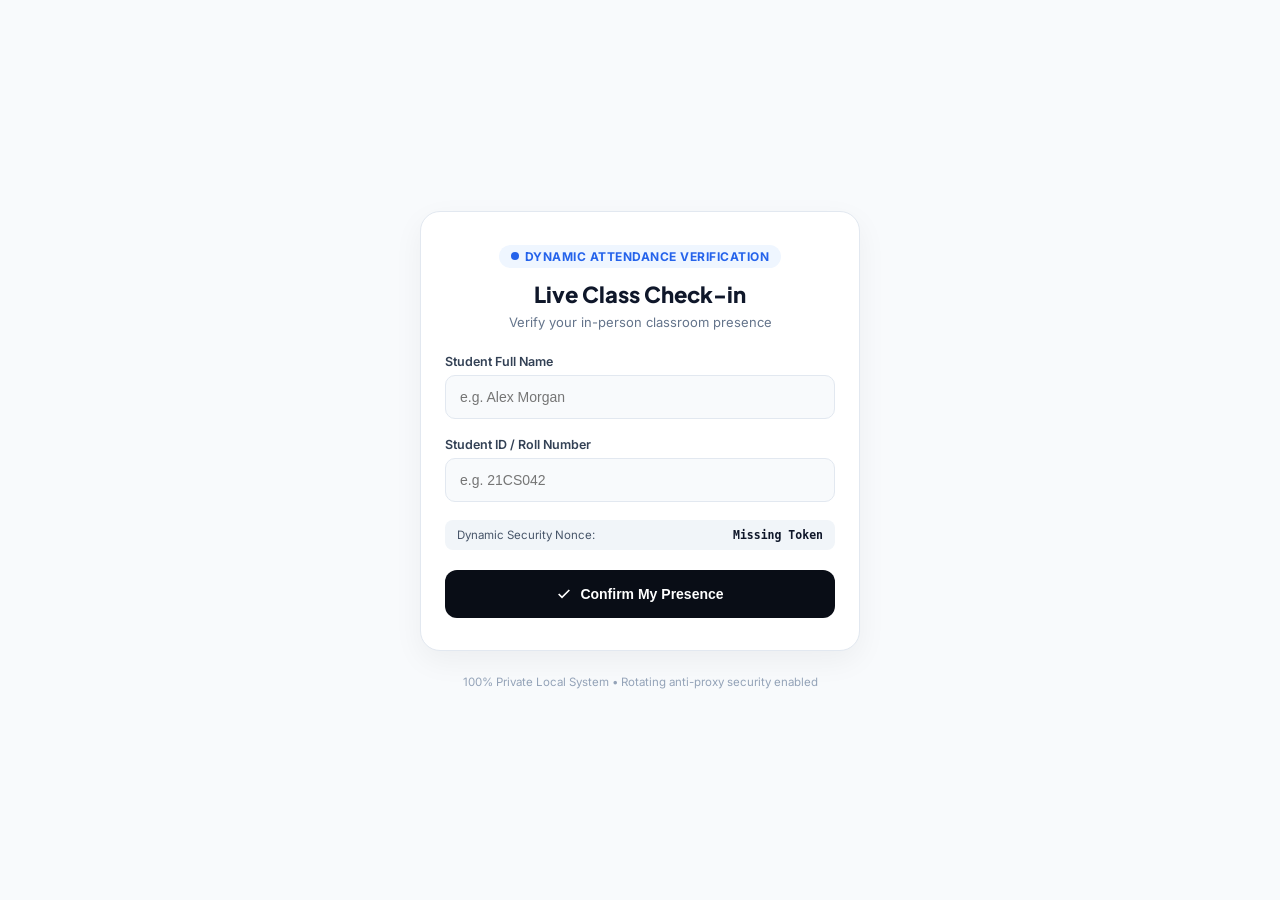
==== app/ui/student_checkin.html @ 76a1029a "Implement M8 productivity integrations and M9 web dashboard with live attendance" ====
<!DOCTYPE html>
<html lang="en">
<head>
  <meta charset="UTF-8">
  <meta name="viewport" content="width=device-width, initial-scale=1.0, maximum-scale=1.0, user-scalable=no">
  <title>Live Class Attendance Check-in</title>
  <link rel="preconnect" href="https://fonts.googleapis.com">
  <link rel="preconnect" href="https://fonts.gstatic.com" crossorigin>
  <link href="https://fonts.googleapis.com/css2?family=Plus+Jakarta+Sans:wght@500;600;700;800&family=Inter:wght@400;500;600&display=swap" rel="stylesheet">
  <style>
    :root {
      --bg-page: #f8fafc;
      --card-bg: #ffffff;
      --border-subtle: #e2e8f0;
      --text-main: #0f172a;
      --text-muted: #64748b;
      --brand-blue: #2563eb;
      --success-green: #059669;
      --success-bg: #ecfdf5;
      --error-red: #dc2626;
      --error-bg: #fef2f2;
      --font-heading: 'Plus Jakarta Sans', -apple-system, sans-serif;
      --font-body: 'Inter', -apple-system, sans-serif;
    }
    * { box-sizing: border-box; margin: 0; padding: 0; }
    body {
      font-family: var(--font-body);
      background-color: var(--bg-page);
      color: var(--text-main);
      min-height: 100vh;
      display: flex;
      flex-direction: column;
      align-items: center;
      justify-content: center;
      padding: 20px 16px;
      -webkit-font-smoothing: antialiased;
    }
    .checkin-card {
      background: var(--card-bg);
      border: 1px solid var(--border-subtle);
      border-radius: 20px;
      padding: 32px 24px;
      width: 100%;
      max-width: 440px;
      box-shadow: 0 10px 30px rgba(0, 0, 0, 0.05);
    }
    .checkin-header {
      text-align: center;
      margin-bottom: 24px;
    }
    .checkin-badge {
      display: inline-flex;
      align-items: center;
      gap: 6px;
      background: #eff6ff;
      color: var(--brand-blue);
      font-size: 12px;
      font-weight: 700;
      padding: 4px 12px;
      border-radius: 9999px;
      margin-bottom: 12px;
      text-transform: uppercase;
      letter-spacing: 0.5px;
    }
    .live-dot {
      width: 8px;
      height: 8px;
      border-radius: 50%;
      background: var(--brand-blue);
      animation: pulse 1.5s infinite;
    }
    @keyframes pulse {
      0% { opacity: 1; transform: scale(1); }
      50% { opacity: 0.4; transform: scale(1.2); }
      100% { opacity: 1; transform: scale(1); }
    }
    .checkin-title {
      font-family: var(--font-heading);
      font-size: 22px;
      font-weight: 800;
      color: var(--text-main);
      margin-bottom: 6px;
    }
    .checkin-subtitle {
      font-size: 13px;
      color: var(--text-muted);
    }
    .form-group {
      margin-bottom: 18px;
    }
    .form-label {
      display: block;
      font-size: 12.5px;
      font-weight: 600;
      color: #334155;
      margin-bottom: 6px;
    }
    .form-input {
      width: 100%;
      height: 44px;
      padding: 0 14px;
      border-radius: 10px;
      border: 1px solid var(--border-subtle);
      background: #f8fafc;
      font-size: 14px;
      color: var(--text-main);
      outline: none;
      transition: all 0.15s ease;
    }
    .form-input:focus {
      background: #ffffff;
      border-color: var(--brand-blue);
      box-shadow: 0 0 0 3px rgba(37, 99, 235, 0.12);
    }
    .token-badge-row {
      display: flex;
      align-items: center;
      justify-content: space-between;
      background: #f1f5f9;
      padding: 8px 12px;
      border-radius: 8px;
      font-size: 11.5px;
      color: #475569;
      margin-bottom: 20px;
    }
    .token-code {
      font-family: monospace;
      font-weight: 700;
      color: #0f172a;
    }
    .btn-submit {
      width: 100%;
      height: 48px;
      background: #090d16;
      color: #ffffff;
      border: none;
      border-radius: 12px;
      font-size: 14px;
      font-weight: 700;
      cursor: pointer;
      display: flex;
      align-items: center;
      justify-content: center;
      gap: 8px;
      transition: all 0.2s;
    }
    .btn-submit:hover {
      background: #1e293b;
      transform: translateY(-1px);
    }
    .btn-submit:disabled {
      opacity: 0.6;
      cursor: not-allowed;
    }
    .result-box {
      margin-top: 20px;
      padding: 16px;
      border-radius: 12px;
      text-align: center;
      display: none;
    }
    .result-box.success {
      display: block;
      background: var(--success-bg);
      border: 1px solid #a7f3d0;
      color: var(--success-green);
    }
    .result-box.error {
      display: block;
      background: var(--error-bg);
      border: 1px solid #fecaca;
      color: var(--error-red);
    }
    .result-title {
      font-weight: 800;
      font-size: 16px;
      margin-bottom: 4px;
    }
    .result-desc {
      font-size: 13px;
      line-height: 1.4;
    }
    .footer-note {
      text-align: center;
      font-size: 11.5px;
      color: #94a3b8;
      margin-top: 24px;
    }
  </style>
</head>
<body>
  <div class="checkin-card">
    <div class="checkin-header">
      <div class="checkin-badge">
        <span class="live-dot"></span>
        <span>Dynamic Attendance Verification</span>
      </div>
      <h1 class="checkin-title" id="course-title-display">Live Class Check-in</h1>
      <p class="checkin-subtitle">Verify your in-person classroom presence</p>
    </div>

    <form id="checkin-form">
      <div class="form-group">
        <label class="form-label" for="student-name">Student Full Name</label>
        <input type="text" id="student-name" class="form-input" placeholder="e.g. Alex Morgan" required autocomplete="name">
      </div>

      <div class="form-group">
        <label class="form-label" for="student-id">Student ID / Roll Number</label>
        <input type="text" id="student-id" class="form-input" placeholder="e.g. 21CS042" required autocomplete="off">
      </div>

      <div class="token-badge-row">
        <span>Dynamic Security Nonce:</span>
        <span class="token-code" id="token-display">...</span>
      </div>

      <button type="submit" class="btn-submit" id="btn-verify">
        <svg width="16" height="16" viewBox="0 0 24 24" fill="none" stroke="currentColor" stroke-width="2.5">
          <polyline points="20 6 9 17 4 12"></polyline>
        </svg>
        <span>Confirm My Presence</span>
      </button>

      <div class="result-box" id="result-box">
        <div class="result-title" id="result-title"></div>
        <div class="result-desc" id="result-desc"></div>
      </div>
    </form>
  </div>

  <p class="footer-note">100% Private Local System &bull; Rotating anti-proxy security enabled</p>

  <script>
    const urlParams = new URLSearchParams(window.location.search);
    const sessionId = urlParams.get('session_id') || '';
    const token = urlParams.get('token') || '';

    const tokenDisplay = document.getElementById('token-display');
    if (token) {
      tokenDisplay.textContent = token.substring(0, 10) + '...';
    } else {
      tokenDisplay.textContent = 'Missing Token';
    }

    try {
      const savedProfile = localStorage.getItem('attendance_student_profile');
      if (savedProfile) {
        const p = JSON.parse(savedProfile);
        if (p.name) document.getElementById('student-name').value = p.name;
        if (p.id) document.getElementById('student-id').value = p.id;
      }
    } catch(e) {}

    const form = document.getElementById('checkin-form');
    const resultBox = document.getElementById('result-box');
    const resultTitle = document.getElementById('result-title');
    const resultDesc = document.getElementById('result-desc');
    const btnVerify = document.getElementById('btn-verify');

    form.addEventListener('submit', async (e) => {
      e.preventDefault();
      const sName = document.getElementById('student-name').value.trim();
      const sId = document.getElementById('student-id').value.trim();

      if (!sessionId || !token) {
        showError('Invalid QR Code', 'This check-in link is missing session parameters. Please scan the current live QR code on the display.');
        return;
      }

      btnVerify.disabled = true;
      btnVerify.querySelector('span').textContent = 'Verifying...';

      try {
        const res = await fetch('/api/attendance/checkin', {
          method: 'POST',
          headers: { 'Content-Type': 'application/json' },
          body: JSON.stringify({
            session_id: sessionId,
            token: token,
            student_id: sId,
            student_name: sName,
            device_info: navigator.userAgent.substring(0, 80)
          })
        });

        const data = await res.json();
        if (data.success) {
          try {
            localStorage.setItem('attendance_student_profile', JSON.stringify({ name: sName, id: sId }));
          } catch(err) {}
          showSuccess('Verified Present', `Attendance confirmed for ${data.student_name} (${data.student_id}) at ${data.timestamp}. You are marked present.`);
          form.querySelector('.form-group').style.display = 'none';
          document.getElementById('student-id').parentElement.style.display = 'none';
          document.querySelector('.token-badge-row').style.display = 'none';
          btnVerify.style.display = 'none';
        } else {
          showError('Verification Failed', data.error || 'Could not verify attendance.');
          btnVerify.disabled = false;
          btnVerify.querySelector('span').textContent = 'Confirm My Presence';
        }
      } catch (err) {
        showError('Network Error', 'Could not reach attendance server. Ensure you are connected to the classroom network.');
        btnVerify.disabled = false;
        btnVerify.querySelector('span').textContent = 'Confirm My Presence';
      }
    });

    function showSuccess(title, desc) {
      resultBox.className = 'result-box success';
      resultTitle.textContent = title;
      resultDesc.textContent = desc;
    }

    function showError(title, desc) {
      resultBox.className = 'result-box error';
      resultTitle.textContent = title;
      resultDesc.textContent = desc;
    }
  </script>
</body>
</html>
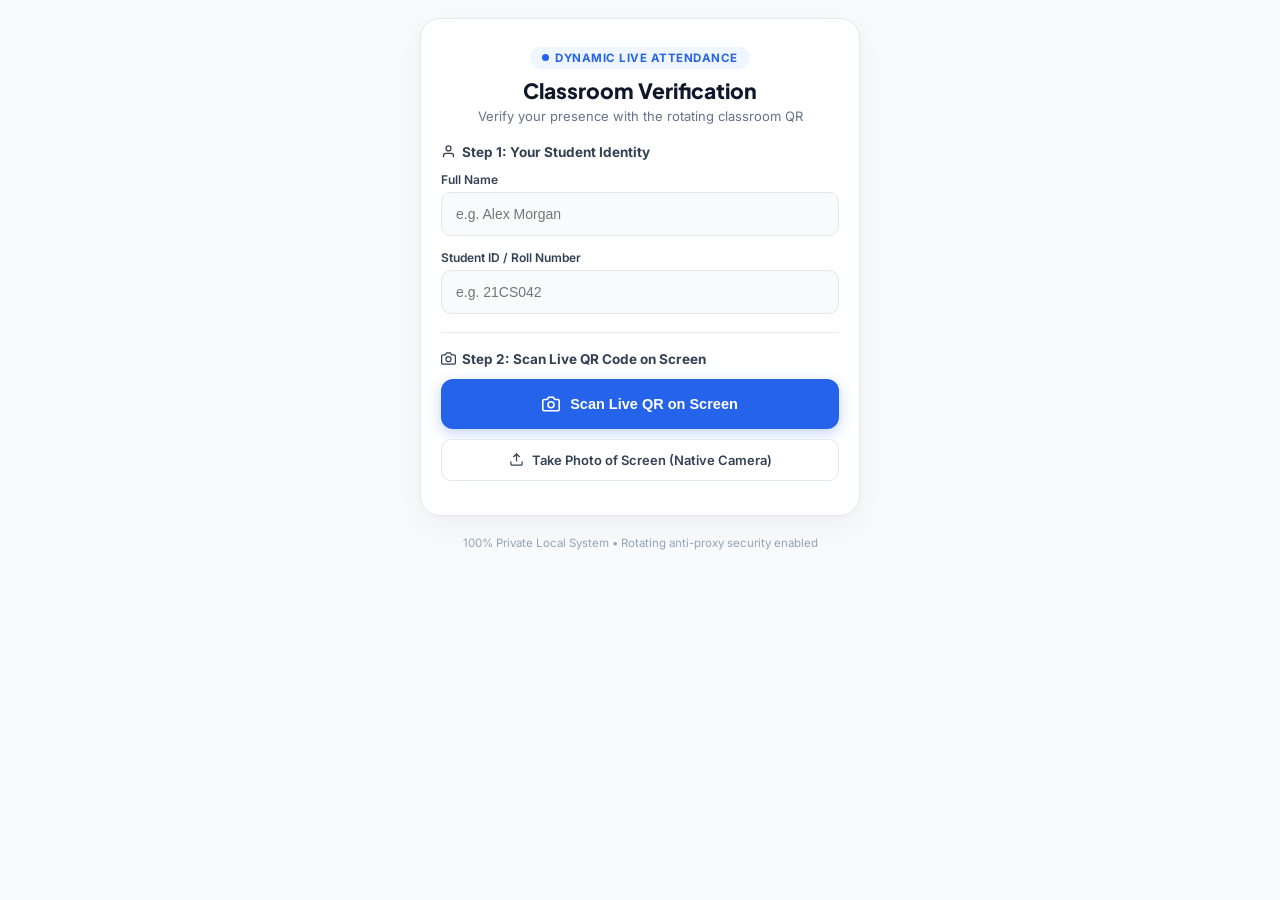
==== commit 7c77c0ba: "Update README, add tunnel service, configure CI linters and types" ====
--- a/app/ui/student_checkin.html
+++ b/app/ui/student_checkin.html
@@ -6,7 +6,7 @@
   <title>Live Class Attendance Check-in</title>
   <link rel="preconnect" href="https://fonts.googleapis.com">
   <link rel="preconnect" href="https://fonts.gstatic.com" crossorigin>
-  <link href="https://fonts.googleapis.com/css2?family=Plus+Jakarta+Sans:wght@500;600;700;800&family=Inter:wght@400;500;600&display=swap" rel="stylesheet">
+  <link href="https://fonts.googleapis.com/css2?family=Plus+Jakarta+Sans:wght@500;600;700;800&family=Inter:wght@400;500;600;700&display=swap" rel="stylesheet">
   <style>
     :root {
       --bg-page: #f8fafc;
@@ -15,6 +15,7 @@
       --text-main: #0f172a;
       --text-muted: #64748b;
       --brand-blue: #2563eb;
+      --brand-hover: #1d4ed8;
       --success-green: #059669;
       --success-bg: #ecfdf5;
       --error-red: #dc2626;
@@ -31,22 +32,22 @@
       display: flex;
       flex-direction: column;
       align-items: center;
-      justify-content: center;
-      padding: 20px 16px;
+      justify-content: flex-start;
+      padding: 18px 14px;
       -webkit-font-smoothing: antialiased;
     }
     .checkin-card {
       background: var(--card-bg);
       border: 1px solid var(--border-subtle);
       border-radius: 20px;
-      padding: 32px 24px;
+      padding: 26px 20px;
       width: 100%;
       max-width: 440px;
       box-shadow: 0 10px 30px rgba(0, 0, 0, 0.05);
     }
     .checkin-header {
       text-align: center;
-      margin-bottom: 24px;
+      margin-bottom: 20px;
     }
     .checkin-badge {
       display: inline-flex;
@@ -54,17 +55,17 @@
       gap: 6px;
       background: #eff6ff;
       color: var(--brand-blue);
-      font-size: 12px;
+      font-size: 11.5px;
       font-weight: 700;
       padding: 4px 12px;
       border-radius: 9999px;
-      margin-bottom: 12px;
+      margin-bottom: 8px;
       text-transform: uppercase;
       letter-spacing: 0.5px;
     }
     .live-dot {
-      width: 8px;
-      height: 8px;
+      width: 7px;
+      height: 7px;
       border-radius: 50%;
       background: var(--brand-blue);
       animation: pulse 1.5s infinite;
@@ -76,24 +77,46 @@
     }
     .checkin-title {
       font-family: var(--font-heading);
-      font-size: 22px;
+      font-size: 21px;
       font-weight: 800;
       color: var(--text-main);
-      margin-bottom: 6px;
+      margin-bottom: 4px;
     }
     .checkin-subtitle {
       font-size: 13px;
       color: var(--text-muted);
     }
+    .section-title-row {
+      display: flex;
+      align-items: center;
+      justify-content: space-between;
+      margin-bottom: 12px;
+    }
+    .section-title {
+      font-size: 13.5px;
+      font-weight: 700;
+      color: #334155;
+      display: flex;
+      align-items: center;
+      gap: 6px;
+    }
+    .section-action {
+      background: none;
+      border: none;
+      color: var(--brand-blue);
+      font-size: 12px;
+      font-weight: 600;
+      cursor: pointer;
+    }
     .form-group {
-      margin-bottom: 18px;
+      margin-bottom: 14px;
     }
     .form-label {
       display: block;
-      font-size: 12.5px;
+      font-size: 12px;
       font-weight: 600;
       color: #334155;
-      margin-bottom: 6px;
+      margin-bottom: 5px;
     }
     .form-input {
       width: 100%;
@@ -112,49 +135,157 @@
       border-color: var(--brand-blue);
       box-shadow: 0 0 0 3px rgba(37, 99, 235, 0.12);
     }
-    .token-badge-row {
+    .saved-profile-box {
+      background: #f1f5f9;
+      border: 1px solid #e2e8f0;
+      border-radius: 10px;
+      padding: 10px 14px;
       display: flex;
       align-items: center;
       justify-content: space-between;
-      background: #f1f5f9;
-      padding: 8px 12px;
-      border-radius: 8px;
-      font-size: 11.5px;
-      color: #475569;
-      margin-bottom: 20px;
-    }
-    .token-code {
-      font-family: monospace;
+      margin-bottom: 16px;
+    }
+    .saved-profile-name {
+      font-size: 13.5px;
       font-weight: 700;
-      color: #0f172a;
-    }
-    .btn-submit {
+      color: var(--text-main);
+    }
+    .saved-profile-id {
+      font-size: 12px;
+      color: var(--text-muted);
+      margin-top: 1px;
+    }
+
+    /* Primary and Secondary Buttons */
+    .btn-main-scan {
       width: 100%;
-      height: 48px;
-      background: #090d16;
+      height: 50px;
+      background: var(--brand-blue);
       color: #ffffff;
       border: none;
       border-radius: 12px;
-      font-size: 14px;
+      font-size: 14.5px;
       font-weight: 700;
       cursor: pointer;
       display: flex;
       align-items: center;
       justify-content: center;
+      gap: 10px;
+      box-shadow: 0 4px 14px rgba(37, 99, 235, 0.28);
+      transition: all 0.2s ease;
+      margin-bottom: 10px;
+    }
+    .btn-main-scan:hover {
+      background: var(--brand-hover);
+      transform: translateY(-1px);
+    }
+    .btn-main-scan:disabled {
+      background: #94a3b8;
+      box-shadow: none;
+      cursor: not-allowed;
+      transform: none;
+    }
+    .btn-main-scan.pulse {
+      animation: alertPulse 1.2s infinite;
+    }
+    @keyframes alertPulse {
+      0% { box-shadow: 0 0 0 0 rgba(37, 99, 235, 0.7); }
+      70% { box-shadow: 0 0 0 10px rgba(37, 99, 235, 0); }
+      100% { box-shadow: 0 0 0 0 rgba(37, 99, 235, 0); }
+    }
+
+    .btn-secondary {
+      width: 100%;
+      height: 42px;
+      background: #ffffff;
+      color: #334155;
+      border: 1px solid var(--border-subtle);
+      border-radius: 10px;
+      font-size: 13px;
+      font-weight: 600;
+      cursor: pointer;
+      display: flex;
+      align-items: center;
+      justify-content: center;
       gap: 8px;
-      transition: all 0.2s;
-    }
-    .btn-submit:hover {
-      background: #1e293b;
-      transform: translateY(-1px);
-    }
-    .btn-submit:disabled {
-      opacity: 0.6;
-      cursor: not-allowed;
-    }
+      transition: all 0.15s ease;
+    }
+    .btn-secondary:hover {
+      background: #f8fafc;
+      border-color: #cbd5e1;
+    }
+
+    /* In-Browser Viewfinder Scanner */
+    .scanner-panel {
+      display: none;
+      margin-top: 14px;
+      background: #090d16;
+      border-radius: 14px;
+      padding: 12px;
+      text-align: center;
+    }
+    .viewfinder-wrap {
+      position: relative;
+      width: 100%;
+      height: 250px;
+      border-radius: 10px;
+      overflow: hidden;
+      background: #000000;
+    }
+    #scanner-video {
+      width: 100%;
+      height: 100%;
+      object-fit: cover;
+    }
+    .target-overlay {
+      position: absolute;
+      top: 0; left: 0; right: 0; bottom: 0;
+      display: flex;
+      align-items: center;
+      justify-content: center;
+      pointer-events: none;
+    }
+    .target-box {
+      width: 180px;
+      height: 180px;
+      border: 2px solid rgba(255, 255, 255, 0.8);
+      border-radius: 14px;
+      position: relative;
+      box-shadow: 0 0 0 4000px rgba(0, 0, 0, 0.45);
+    }
+    .laser-line {
+      position: absolute;
+      left: 0; right: 0; height: 2px;
+      background: #38bdf8;
+      box-shadow: 0 0 8px #38bdf8;
+      animation: scanLaser 2s infinite ease-in-out;
+    }
+    @keyframes scanLaser {
+      0% { top: 6px; }
+      50% { top: 172px; }
+      100% { top: 6px; }
+    }
+    .scanner-actions {
+      display: flex;
+      gap: 8px;
+      margin-top: 10px;
+    }
+    .btn-scanner-ctrl {
+      flex: 1;
+      height: 36px;
+      border-radius: 8px;
+      border: 1px solid rgba(255, 255, 255, 0.2);
+      background: rgba(255, 255, 255, 0.1);
+      color: #ffffff;
+      font-size: 12px;
+      font-weight: 600;
+      cursor: pointer;
+    }
+
+    /* Results */
     .result-box {
-      margin-top: 20px;
-      padding: 16px;
+      margin-top: 16px;
+      padding: 14px;
       border-radius: 12px;
       text-align: center;
       display: none;
@@ -173,18 +304,19 @@
     }
     .result-title {
       font-weight: 800;
-      font-size: 16px;
+      font-size: 15px;
       margin-bottom: 4px;
     }
     .result-desc {
-      font-size: 13px;
-      line-height: 1.4;
-    }
+      font-size: 12.5px;
+      line-height: 1.45;
+    }
+
     .footer-note {
       text-align: center;
       font-size: 11.5px;
       color: #94a3b8;
-      margin-top: 24px;
+      margin-top: 20px;
     }
   </style>
 </head>
@@ -193,129 +325,460 @@
     <div class="checkin-header">
       <div class="checkin-badge">
         <span class="live-dot"></span>
-        <span>Dynamic Attendance Verification</span>
+        <span>Dynamic Live Attendance</span>
       </div>
-      <h1 class="checkin-title" id="course-title-display">Live Class Check-in</h1>
-      <p class="checkin-subtitle">Verify your in-person classroom presence</p>
+      <h1 class="checkin-title">Classroom Verification</h1>
+      <p class="checkin-subtitle">Verify your presence with the rotating classroom QR</p>
     </div>
 
-    <form id="checkin-form">
+    <!-- Step 1: Student Identity -->
+    <div class="section-title-row">
+      <span class="section-title">
+        <svg width="15" height="15" viewBox="0 0 24 24" fill="none" stroke="currentColor" stroke-width="2">
+          <path d="M20 21v-2a4 4 0 0 0-4-4H8a4 4 0 0 0-4 4v2"></path>
+          <circle cx="12" cy="7" r="4"></circle>
+        </svg>
+        Step 1: Your Student Identity
+      </span>
+      <button type="button" class="section-action" id="btn-edit-profile" style="display: none;">Edit</button>
+    </div>
+
+    <!-- Saved Profile Preview -->
+    <div class="saved-profile-box" id="saved-profile-view" style="display: none;">
+      <div>
+        <div class="saved-profile-name" id="display-profile-name">Alex Morgan</div>
+        <div class="saved-profile-id" id="display-profile-id">ID: 21CS042</div>
+      </div>
+      <span style="font-size: 11px; color: #059669; font-weight: 700; background: #ecfdf5; padding: 2px 7px; border-radius: 6px;">Saved</span>
+    </div>
+
+    <!-- Identity Input Form -->
+    <div id="profile-inputs-wrap">
       <div class="form-group">
-        <label class="form-label" for="student-name">Student Full Name</label>
+        <label class="form-label" for="student-name">Full Name</label>
         <input type="text" id="student-name" class="form-input" placeholder="e.g. Alex Morgan" required autocomplete="name">
       </div>
-
       <div class="form-group">
         <label class="form-label" for="student-id">Student ID / Roll Number</label>
         <input type="text" id="student-id" class="form-input" placeholder="e.g. 21CS042" required autocomplete="off">
       </div>
-
-      <div class="token-badge-row">
-        <span>Dynamic Security Nonce:</span>
-        <span class="token-code" id="token-display">...</span>
+    </div>
+
+    <hr style="border: none; border-top: 1px solid var(--border-subtle); margin: 18px 0;">
+
+    <!-- Step 2: Live Verification -->
+    <div class="section-title-row">
+      <span class="section-title">
+        <svg width="15" height="15" viewBox="0 0 24 24" fill="none" stroke="currentColor" stroke-width="2">
+          <path d="M23 19a2 2 0 0 1-2 2H3a2 2 0 0 1-2-2V8a2 2 0 0 1 2-2h4l2-3h6l2 3h4a2 2 0 0 1 2 2z"></path>
+          <circle cx="12" cy="13" r="4"></circle>
+        </svg>
+        Step 2: Scan Live QR Code on Screen
+      </span>
+    </div>
+
+    <!-- Primary Action: Live In-Page Camera Scanner -->
+    <button type="button" class="btn-main-scan" id="btn-start-camera-scan">
+      <svg width="18" height="18" viewBox="0 0 24 24" fill="none" stroke="currentColor" stroke-width="2.2">
+        <path d="M23 19a2 2 0 0 1-2 2H3a2 2 0 0 1-2-2V8a2 2 0 0 1 2-2h4l2-3h6l2 3h4a2 2 0 0 1 2 2z"></path>
+        <circle cx="12" cy="13" r="4"></circle>
+      </svg>
+      <span>Scan Live QR on Screen</span>
+    </button>
+
+    <!-- Native Camera / Photo Fallback -->
+    <label for="file-camera-input" class="btn-secondary" style="cursor: pointer; margin-bottom: 8px;">
+      <svg width="15" height="15" viewBox="0 0 24 24" fill="none" stroke="currentColor" stroke-width="2">
+        <path d="M21 15v4a2 2 0 0 1-2 2H5a2 2 0 0 1-2-2v-4"></path>
+        <polyline points="17 8 12 3 7 8"></polyline>
+        <line x1="12" y1="3" x2="12" y2="15"></line>
+      </svg>
+      <span>Take Photo of Screen (Native Camera)</span>
+    </label>
+    <input type="file" id="file-camera-input" accept="image/*" capture="environment" style="display: none;">
+
+    <!-- Optional Quick Fallback: Try with link token -->
+    <button type="button" class="btn-secondary" id="btn-submit-link-token" style="display: none;">
+      <svg width="14" height="14" viewBox="0 0 24 24" fill="none" stroke="currentColor" stroke-width="2">
+        <polygon points="13 2 3 14 12 14 11 22 21 10 12 10 13 2"></polygon>
+      </svg>
+      <span>Try Submitting with Initial Scanned Link</span>
+    </button>
+
+    <!-- In-Browser Live Viewfinder Panel -->
+    <div class="scanner-panel" id="scanner-panel">
+      <div class="viewfinder-wrap">
+        <video id="scanner-video" playsinline muted></video>
+        <canvas id="scanner-canvas" style="display: none;"></canvas>
+        <div class="target-overlay">
+          <div class="target-box">
+            <div class="laser-line"></div>
+          </div>
+        </div>
       </div>
-
-      <button type="submit" class="btn-submit" id="btn-verify">
-        <svg width="16" height="16" viewBox="0 0 24 24" fill="none" stroke="currentColor" stroke-width="2.5">
-          <polyline points="20 6 9 17 4 12"></polyline>
-        </svg>
-        <span>Confirm My Presence</span>
-      </button>
-
-      <div class="result-box" id="result-box">
-        <div class="result-title" id="result-title"></div>
-        <div class="result-desc" id="result-desc"></div>
+      <div class="scanner-actions">
+        <button type="button" class="btn-scanner-ctrl" id="btn-flip-camera">Flip Camera</button>
+        <button type="button" class="btn-scanner-ctrl" id="btn-cancel-camera" style="color: #f87171; border-color: rgba(248,113,113,0.3);">Cancel</button>
       </div>
-    </form>
+      <p style="color: #94a3b8; font-size: 11.5px; margin-top: 8px;">Point camera at the live rotating QR on the classroom display</p>
+    </div>
+
+    <!-- Status Result Box -->
+    <div class="result-box" id="result-box">
+      <div class="result-title" id="result-title"></div>
+      <div class="result-desc" id="result-desc"></div>
+    </div>
   </div>
 
   <p class="footer-note">100% Private Local System &bull; Rotating anti-proxy security enabled</p>
 
+  <!-- Local Offline QR Decoder Engine -->
+  <script src="/static/jsqr.min.js"></script>
+
   <script>
+    const STORAGE_KEY = 'attendance_student_profile';
     const urlParams = new URLSearchParams(window.location.search);
-    const sessionId = urlParams.get('session_id') || '';
-    const token = urlParams.get('token') || '';
-
-    const tokenDisplay = document.getElementById('token-display');
-    if (token) {
-      tokenDisplay.textContent = token.substring(0, 10) + '...';
-    } else {
-      tokenDisplay.textContent = 'Missing Token';
-    }
-
-    try {
-      const savedProfile = localStorage.getItem('attendance_student_profile');
-      if (savedProfile) {
-        const p = JSON.parse(savedProfile);
-        if (p.name) document.getElementById('student-name').value = p.name;
-        if (p.id) document.getElementById('student-id').value = p.id;
-      }
-    } catch(e) {}
-
-    const form = document.getElementById('checkin-form');
+    let currentSessionId = urlParams.get('session_id') || '';
+    let currentToken = urlParams.get('token') || '';
+
+    // Elements
+    const profileInputsWrap = document.getElementById('profile-inputs-wrap');
+    const savedProfileView = document.getElementById('saved-profile-view');
+    const displayProfileName = document.getElementById('display-profile-name');
+    const displayProfileId = document.getElementById('display-profile-id');
+    const btnEditProfile = document.getElementById('btn-edit-profile');
+    const inputName = document.getElementById('student-name');
+    const inputId = document.getElementById('student-id');
+
+    const btnStartCamera = document.getElementById('btn-start-camera-scan');
+    const btnSubmitLinkToken = document.getElementById('btn-submit-link-token');
+    const fileCameraInput = document.getElementById('file-camera-input');
+    const scannerPanel = document.getElementById('scanner-panel');
+    const scannerVideo = document.getElementById('scanner-video');
+    const scannerCanvas = document.getElementById('scanner-canvas');
+    const btnFlipCamera = document.getElementById('btn-flip-camera');
+    const btnCancelCamera = document.getElementById('btn-cancel-camera');
+
     const resultBox = document.getElementById('result-box');
     const resultTitle = document.getElementById('result-title');
     const resultDesc = document.getElementById('result-desc');
-    const btnVerify = document.getElementById('btn-verify');
-
-    form.addEventListener('submit', async (e) => {
-      e.preventDefault();
-      const sName = document.getElementById('student-name').value.trim();
-      const sId = document.getElementById('student-id').value.trim();
-
-      if (!sessionId || !token) {
-        showError('Invalid QR Code', 'This check-in link is missing session parameters. Please scan the current live QR code on the display.');
+
+    let activeStream = null;
+    let scanAnimationId = null;
+    let currentFacingMode = 'environment';
+
+    // Show link token button if initial token was passed
+    if (currentToken) {
+      btnSubmitLinkToken.style.display = 'flex';
+    }
+
+    // Load saved profile
+    try {
+      const saved = localStorage.getItem(STORAGE_KEY);
+      if (saved) {
+        const p = JSON.parse(saved);
+        if (p.name && p.id) {
+          inputName.value = p.name;
+          inputId.value = p.id;
+          displayProfileName.textContent = p.name;
+          displayProfileId.textContent = 'ID: ' + p.id;
+          profileInputsWrap.style.display = 'none';
+          savedProfileView.style.display = 'flex';
+          btnEditProfile.style.display = 'block';
+        }
+      }
+    } catch (e) {}
+
+    btnEditProfile.addEventListener('click', () => {
+      profileInputsWrap.style.display = 'block';
+      savedProfileView.style.display = 'none';
+      btnEditProfile.style.display = 'none';
+    });
+
+    function getStudentProfile() {
+      const sName = inputName.value.trim();
+      const sId = inputId.value.trim();
+      if (!sName || !sId) {
+        alert('Please enter both your Student Full Name and Student ID.');
+        if (profileInputsWrap.style.display === 'none') {
+          profileInputsWrap.style.display = 'block';
+          savedProfileView.style.display = 'none';
+          btnEditProfile.style.display = 'none';
+        }
+        return null;
+      }
+      try {
+        localStorage.setItem(STORAGE_KEY, JSON.stringify({ name: sName, id: sId }));
+      } catch (e) {}
+      return { name: sName, id: sId };
+    }
+
+    // Camera Live Scanner
+    async function startCamera() {
+      const profile = getStudentProfile();
+      if (!profile) return;
+
+      scannerPanel.style.display = 'block';
+      btnStartCamera.style.display = 'none';
+      resultBox.style.display = 'none';
+
+      const constraints = {
+        video: {
+          facingMode: { ideal: currentFacingMode },
+          width: { ideal: 1280 },
+          height: { ideal: 720 }
+        },
+        audio: false
+      };
+
+      try {
+        if (!navigator.mediaDevices || !navigator.mediaDevices.getUserMedia) {
+          throw new Error('Camera access is unavailable in this browser context. Please use the "Take Photo of Screen" option below.');
+        }
+        activeStream = await navigator.mediaDevices.getUserMedia(constraints);
+        scannerVideo.srcObject = activeStream;
+        await scannerVideo.play();
+        scanAnimationId = requestAnimationFrame(scanTick);
+      } catch (err) {
+        stopCamera();
+        alert(err.message || 'Could not start camera. Please use the photo option.');
+      }
+    }
+
+    function stopCamera() {
+      if (scanAnimationId) {
+        cancelAnimationFrame(scanAnimationId);
+        scanAnimationId = null;
+      }
+      if (activeStream) {
+        activeStream.getTracks().forEach(t => t.stop());
+        activeStream = null;
+      }
+      scannerVideo.srcObject = null;
+      scannerPanel.style.display = 'none';
+      btnStartCamera.style.display = 'flex';
+    }
+
+    btnStartCamera.addEventListener('click', startCamera);
+    btnCancelCamera.addEventListener('click', stopCamera);
+    btnFlipCamera.addEventListener('click', async () => {
+      currentFacingMode = currentFacingMode === 'environment' ? 'user' : 'environment';
+      stopCamera();
+      await startCamera();
+    });
+
+    // Continuous Frame Scanning
+    async function scanTick() {
+      if (!scannerVideo.readyState || scannerVideo.readyState < 2) {
+        scanAnimationId = requestAnimationFrame(scanTick);
         return;
       }
 
-      btnVerify.disabled = true;
-      btnVerify.querySelector('span').textContent = 'Verifying...';
+      const w = scannerVideo.videoWidth;
+      const h = scannerVideo.videoHeight;
+      if (w === 0 || h === 0) {
+        scanAnimationId = requestAnimationFrame(scanTick);
+        return;
+      }
+
+      // Check native BarcodeDetector first
+      if ('BarcodeDetector' in window) {
+        try {
+          const detector = new BarcodeDetector({ formats: ['qr_code'] });
+          const barcodes = await detector.detect(scannerVideo);
+          if (barcodes && barcodes.length > 0 && barcodes[0].rawValue) {
+            stopCamera();
+            handleScannedQrString(barcodes[0].rawValue);
+            return;
+          }
+        } catch (e) {}
+      }
+
+      // Fallback to jsQR
+      scannerCanvas.width = w;
+      scannerCanvas.height = h;
+      const ctx = scannerCanvas.getContext('2d', { willReadFrequently: true });
+      ctx.drawImage(scannerVideo, 0, 0, w, h);
+      const imgData = ctx.getImageData(0, 0, w, h);
+      try {
+        if (typeof jsQR !== 'undefined') {
+          const code = jsQR(imgData.data, w, h);
+          if (code && code.data) {
+            stopCamera();
+            handleScannedQrString(code.data);
+            return;
+          }
+        }
+      } catch (e) {}
+
+      scanAnimationId = requestAnimationFrame(scanTick);
+    }
+
+    // Parse Scanned QR content
+    function handleScannedQrString(qrStr) {
+      try {
+        let sessId = currentSessionId;
+        let tok = '';
+
+        if (qrStr.includes('session_id=') && qrStr.includes('token=')) {
+          const u = new URL(qrStr.startsWith('http') ? qrStr : 'http://dummy.com/' + qrStr);
+          sessId = u.searchParams.get('session_id') || sessId;
+          tok = u.searchParams.get('token') || '';
+        } else {
+          tok = qrStr.trim();
+        }
+
+        if (!tok) {
+          showError('Invalid QR Code', 'The scanned QR code does not contain a valid attendance token. Please point at the classroom projector screen.');
+          return;
+        }
+
+        performCheckin(sessId, tok);
+      } catch (e) {
+        showError('Invalid QR Code', 'Could not read attendance parameters from this QR code.');
+      }
+    }
+
+    // Photo file fallback
+    fileCameraInput.addEventListener('change', (e) => {
+      const file = e.target.files && e.target.files[0];
+      if (!file) return;
+
+      const profile = getStudentProfile();
+      if (!profile) return;
+
+      const reader = new FileReader();
+      reader.onload = (ev) => {
+        const img = new Image();
+        img.onload = async () => {
+          try {
+            let qrFound = null;
+            if ('BarcodeDetector' in window) {
+              try {
+                const detector = new BarcodeDetector({ formats: ['qr_code'] });
+                const barcodes = await detector.detect(img);
+                if (barcodes && barcodes.length > 0) qrFound = barcodes[0].rawValue;
+              } catch (err) {}
+            }
+            if (!qrFound && typeof jsQR !== 'undefined') {
+              const canvas = document.createElement('canvas');
+              canvas.width = img.width;
+              canvas.height = img.height;
+              const ctx = canvas.getContext('2d');
+              ctx.drawImage(img, 0, 0);
+              const data = ctx.getImageData(0, 0, img.width, img.height);
+              const code = jsQR(data.data, img.width, img.height);
+              if (code && code.data) qrFound = code.data;
+            }
+            if (qrFound) {
+              handleScannedQrString(qrFound);
+            } else {
+              showError('No QR Code Found', 'Could not detect a clear QR code in the photo. Please point your camera closer to the screen and try again.');
+            }
+          } catch (err) {
+            showError('Image Decode Error', err.message);
+          } finally {
+            fileCameraInput.value = '';
+          }
+        };
+        img.src = ev.target.result;
+      };
+      reader.readAsDataURL(file);
+    });
+
+    function getOrCreateDeviceId() {
+      const KEY = 'attendance_device_uuid';
+      let devId = localStorage.getItem(KEY);
+      if (!devId) {
+        devId = (typeof crypto !== 'undefined' && crypto.randomUUID) 
+          ? crypto.randomUUID() 
+          : 'dev-' + Date.now() + '-' + Math.random().toString(36).substring(2, 10);
+        try {
+          localStorage.setItem(KEY, devId);
+          document.cookie = `device_id=${devId}; path=/; max-age=31536000; SameSite=Lax`;
+        } catch(e) {}
+      }
+      return devId;
+    }
+
+    // Check-in API Call
+    async function performCheckin(sessId, tok) {
+      const profile = getStudentProfile();
+      if (!profile) return;
+
+      const deviceId = getOrCreateDeviceId();
+      showInfo('Verifying Attendance...', 'Submitting rotating dynamic token to server...');
 
       try {
         const res = await fetch('/api/attendance/checkin', {
           method: 'POST',
-          headers: { 'Content-Type': 'application/json' },
+          headers: { 
+            'Content-Type': 'application/json',
+            'X-Device-Id': deviceId
+          },
           body: JSON.stringify({
-            session_id: sessionId,
-            token: token,
-            student_id: sId,
-            student_name: sName,
-            device_info: navigator.userAgent.substring(0, 80)
+            session_id: sessId || currentSessionId,
+            token: tok,
+            student_id: profile.id,
+            student_name: profile.name,
+            device_info: navigator.userAgent.substring(0, 80),
+            device_id: deviceId
           })
         });
 
         const data = await res.json();
         if (data.success) {
-          try {
-            localStorage.setItem('attendance_student_profile', JSON.stringify({ name: sName, id: sId }));
-          } catch(err) {}
-          showSuccess('Verified Present', `Attendance confirmed for ${data.student_name} (${data.student_id}) at ${data.timestamp}. You are marked present.`);
-          form.querySelector('.form-group').style.display = 'none';
-          document.getElementById('student-id').parentElement.style.display = 'none';
-          document.querySelector('.token-badge-row').style.display = 'none';
-          btnVerify.style.display = 'none';
+          showSuccess(
+            'Verified Present',
+            `Attendance confirmed for <strong>${data.student_name}</strong> (${data.student_id}) at ${data.timestamp}. You are marked present on the instructor roster.`
+          );
+          btnStartCamera.style.display = 'none';
+          btnSubmitLinkToken.style.display = 'none';
+          document.querySelector('label[for="file-camera-input"]').style.display = 'none';
+          btnStartCamera.classList.remove('pulse');
+        } else if (data.device_already_used) {
+          showError('Proxy Blocked: Device Already Registered', data.error);
+          btnStartCamera.classList.remove('pulse');
         } else {
-          showError('Verification Failed', data.error || 'Could not verify attendance.');
-          btnVerify.disabled = false;
-          btnVerify.querySelector('span').textContent = 'Confirm My Presence';
+          showError(
+            'Verification Failed',
+            (data.error || 'The QR code rotated before submission.') +
+            '<br><br>👉 <strong>Tap "Scan Live QR on Screen" above to verify with the active screen code.</strong>'
+          );
+          btnStartCamera.classList.add('pulse');
         }
       } catch (err) {
-        showError('Network Error', 'Could not reach attendance server. Ensure you are connected to the classroom network.');
-        btnVerify.disabled = false;
-        btnVerify.querySelector('span').textContent = 'Confirm My Presence';
-      }
+        showError('Network Error', 'Could not reach attendance server. Please ensure your device is connected to the internet.');
+      }
+    }
+
+    // Submit with initial link token
+    btnSubmitLinkToken.addEventListener('click', () => {
+      performCheckin(currentSessionId, currentToken);
     });
 
     function showSuccess(title, desc) {
       resultBox.className = 'result-box success';
       resultTitle.textContent = title;
-      resultDesc.textContent = desc;
+      resultDesc.innerHTML = desc;
+      resultBox.style.display = 'block';
     }
 
     function showError(title, desc) {
       resultBox.className = 'result-box error';
       resultTitle.textContent = title;
-      resultDesc.textContent = desc;
+      resultDesc.innerHTML = desc;
+      resultBox.style.display = 'block';
+    }
+
+    function showInfo(title, desc) {
+      resultBox.className = 'result-box';
+      resultBox.style.background = '#eff6ff';
+      resultBox.style.border = '1px solid #bfdbfe';
+      resultBox.style.color = '#1e40af';
+      resultTitle.textContent = title;
+      resultDesc.innerHTML = desc;
+      resultBox.style.display = 'block';
     }
   </script>
 </body>
